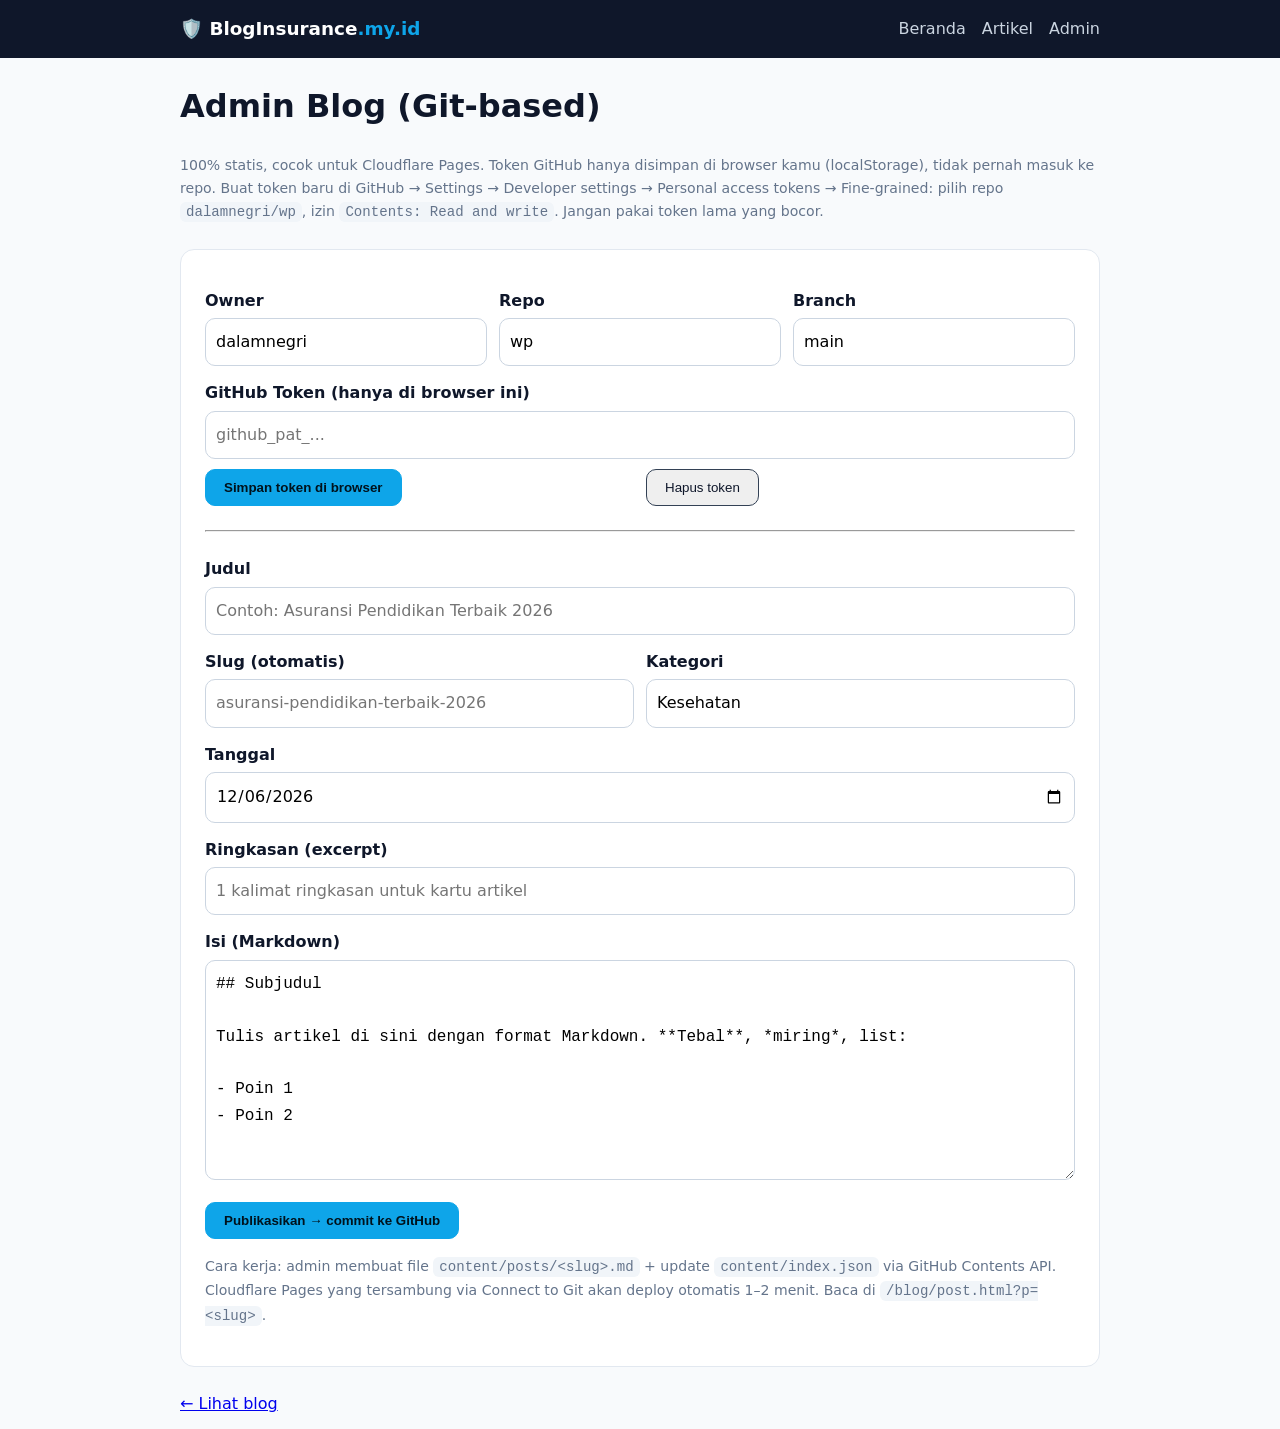
==== admin/index.html @ 8b311edb "Tambah admin git-based + render markdown dinamis" ====
<!doctype html>
<html lang="id">
<head>
<meta charset="utf-8" /><meta name="viewport" content="width=device-width, initial-scale=1" />
<title>Admin — BlogInsurance.my.id</title>
<link rel="stylesheet" href="/styles.css" />
<style>.form{background:#fff;border:1px solid #e2e8f0;border-radius:14px;padding:24px;margin:24px 0}
label{display:block;font-weight:600;margin:14px 0 4px}
input,select,textarea{width:100%;padding:10px;border:1px solid #cbd5e1;border-radius:10px;font:inherit}
textarea{min-height:220px;font-family:ui-monospace,Menlo,Consolas,monospace}
.row{display:flex;gap:12px}.row>div{flex:1}
.hint{color:#64748b;font-size:.88rem}
#status{margin-top:12px;font-weight:600}</style>
</head>
<body>
<header class="site-header"><div class="container nav">
<a class="brand" href="/">🛡️ BlogInsurance<span>.my.id</span></a>
<nav><a href="/">Beranda</a><a href="/blog/">Artikel</a><a href="/admin/">Admin</a></nav>
</div></header>
<main class="container">
<h1>Admin Blog (Git-based)</h1>
<p class="hint">100% statis, cocok untuk Cloudflare Pages. Token GitHub hanya disimpan di browser kamu (localStorage), tidak pernah masuk ke repo.
Buat token baru di GitHub → Settings → Developer settings → Personal access tokens → Fine-grained:
pilih repo <code>dalamnegri/wp</code>, izin <code>Contents: Read and write</code>. Jangan pakai token lama yang bocor.</p>

<div class="form">
<div class="row">
<div><label>Owner</label><input id="owner" value="dalamnegri" /></div>
<div><label>Repo</label><input id="repo" value="wp" /></div>
<div><label>Branch</label><input id="branch" value="main" /></div>
</div>
<label>GitHub Token (hanya di browser ini)</label>
<input id="token" type="password" placeholder="github_pat_..." autocomplete="off" />
<div class="row">
<div><button class="btn primary" id="saveToken" style="color:#00121c;margin-top:10px">Simpan token di browser</button></div>
<div><button class="btn" id="clearToken" style="color:#0f172a;margin-top:10px">Hapus token</button></div>
</div>

<hr style="margin:24px 0" />
<label>Judul</label><input id="title" placeholder="Contoh: Asuransi Pendidikan Terbaik 2026" />
<div class="row">
<div><label>Slug (otomatis)</label><input id="slug" placeholder="asuransi-pendidikan-terbaik-2026" /></div>
<div><label>Kategori</label><input id="category" value="Kesehatan" /></div>
</div>
<label>Tanggal</label><input id="date" type="date" />
<label>Ringkasan (excerpt)</label><input id="excerpt" placeholder="1 kalimat ringkasan untuk kartu artikel" />
<label>Isi (Markdown)</label>
<textarea id="body">## Subjudul

Tulis artikel di sini dengan format Markdown. **Tebal**, *miring*, list:

- Poin 1
- Poin 2
</textarea>
<button class="btn primary" id="publish" style="color:#00121c;margin-top:14px">Publikasikan → commit ke GitHub</button>
<p id="status"></p>
<p class="hint">Cara kerja: admin membuat file <code>content/posts/&lt;slug&gt;.md</code> + update <code>content/index.json</code> via GitHub Contents API.
Cloudflare Pages yang tersambung via Connect to Git akan deploy otomatis 1–2 menit. Baca di <code>/blog/post.html?p=&lt;slug&gt;</code>.</p>
</div>
<p><a href="/blog/">← Lihat blog</a></p>
</main>
<script>
const $ = id => document.getElementById(id);
$('date').value = new Date().toISOString().slice(0,10);
$('token').value = localStorage.getItem('gh_token') || '';
$('title').addEventListener('input', e => {
  $('slug').value = e.target.value.toLowerCase()
    .replace(/[^a-z0-9\s-]/g,'').trim().replace(/\s+/g,'-').replace(/-+/g,'-').slice(0,80);
});
$('saveToken').onclick = () => { localStorage.setItem('gh_token', $('token').value.trim()); setStatus('Token tersimpan di browser ini.', true); };
$('clearToken').onclick = () => { localStorage.removeItem('gh_token'); $('token').value=''; setStatus('Token dihapus.', true); };
function setStatus(m, ok){ const s=$('status'); s.textContent=m; s.style.color= ok ? '#15803d' : '#b91c1c'; }
function b64(s){ return btoa(unescape(encodeURIComponent(s))); }
async function gh(path, method, body){
  const owner=$('owner').value.trim(), repo=$('repo').value.trim();
  const r = await fetch(`https://api.github.com/repos/${owner}/${repo}/contents/${path}`, {
    method, headers:{ 'Authorization':'Bearer '+localStorage.getItem('gh_token'), 'Accept':'application/vnd.github+json', 'Content-Type':'application/json' },
    body: body ? JSON.stringify(body) : undefined });
  const j = await r.json().catch(()=>({}));
  if(!r.ok) throw new Error(j.message || ('HTTP '+r.status));
  return j;
}
async function getSha(path){
  try { const j = await gh(path,'GET'); return j.sha; } catch(e){ return null; }
}
$('publish').onclick = async () => {
  try{
    const token = localStorage.getItem('gh_token');
    if(!token) return setStatus('Isi & simpan token GitHub dulu.', false);
    const slug = $('slug').value.trim(), title=$('title').value.trim();
    if(!slug || !title) return setStatus('Judul & slug wajib diisi.', false);
    setStatus('Mengirim ke GitHub...', true);
    const owner=$('owner').value.trim(), repo=$('repo').value.trim(), branch=$('branch').value.trim()||'main';
    const md = `---\ntitle: ${JSON.stringify(title)}\ndate: ${$('date').value}\ncategory: ${$('category').value}\nexcerpt: ${JSON.stringify($('excerpt').value)}\n---\n\n${$('body').value}\n`;
    const mdPath = `content/posts/${slug}.md`;
    await gh(mdPath,'PUT',{ message:`Post: ${title}`, content:b64(md), branch, ...(await getSha(mdPath) ? {sha: await getSha(mdPath)} : {}) });
    // update index.json
    let idx = [];
    try { const cur = await gh('content/index.json','GET'); idx = JSON.parse(decodeURIComponent(escape(atob(cur.content.replace(/\n/g,''))))); var idxSha = cur.sha; } catch(e){ idx = []; }
    idx = idx.filter(x=>x.slug!==slug);
    idx.unshift({ slug, title, date:$('date').value, category:$('category').value, excerpt:$('excerpt').value });
    idx.sort((a,b)=> (b.date||'').localeCompare(a.date||''));
    await gh('content/index.json','PUT',{ message:`Index: ${slug}`, content:b64(JSON.stringify(idx,null,2)+'\n'), branch, ...(idxSha?{sha:idxSha}:{}) });
    setStatus(`Berhasil! Lihat di /blog/post.html?p=${slug} (tunggu deploy 1–2 mnt).`, true);
  }catch(e){ setStatus('Gagal: '+e.message, false); }
};
</script>
</body>
</html>
---- styles.css ----
:root{--bg:#f8fafc;--card:#fff;--ink:#0f172a;--muted:#64748b;--brand:#0ea5e9;--brand-d:#0284c7}
*{box-sizing:border-box}body{margin:0;font-family:system-ui,-apple-system,"Segoe UI",Roboto,Inter,Arial,sans-serif;background:var(--bg);color:var(--ink);line-height:1.65}
.container{max-width:960px;margin:0 auto;padding:0 20px}
.site-header{background:#0f172a;color:#fff;position:sticky;top:0;z-index:10}
.nav{display:flex;align-items:center;justify-content:space-between;padding:14px 20px}
.brand{color:#fff;text-decoration:none;font-weight:800;font-size:1.15rem}.brand span{color:var(--brand);font-weight:600}
nav a{color:#cbd5e1;text-decoration:none;margin-left:16px}nav a:hover{color:#fff}
.hero{background:linear-gradient(135deg,#0f172a,#0c4a6e);color:#fff;border-radius:16px;padding:48px 32px;margin:28px 0}
.hero h1{margin:0 0 10px;font-size:2.1rem;line-height:1.25}.hero p{color:#cbd5e1;max-width:640px}
.cta{margin-top:20px;display:flex;gap:12px;flex-wrap:wrap}
.btn{display:inline-block;padding:10px 18px;border-radius:10px;text-decoration:none;border:1px solid #334155;color:#fff}
.btn.primary{background:var(--brand);border-color:var(--brand);color:#00121c;font-weight:700}.btn.primary:hover{background:var(--brand-d)}
h2{margin-top:40px}
.grid{display:grid;grid-template-columns:repeat(auto-fit,minmax(260px,1fr));gap:16px;margin-top:12px}
.card{background:var(--card);border:1px solid #e2e8f0;border-radius:14px;padding:20px}
.card h3{margin:0 0 6px;font-size:1.1rem}.card a{color:var(--brand-d)}
.meta{color:var(--muted);font-size:.85rem;margin:0 0 8px}
.note{background:#fffbeb;border:1px solid #fde68a;border-radius:14px;padding:20px;margin:36px 0}
.post{background:var(--card);border:1px solid #e2e8f0;border-radius:14px;padding:28px;margin:28px 0}
.post h1{margin-top:0;line-height:1.3}
.post table{width:100%;border-collapse:collapse;margin:16px 0}.post th,.post td{border:1px solid #e2e8f0;padding:8px 10px;text-align:left}.post th{background:#f1f5f9}
.site-footer{margin-top:48px;padding:24px 0;color:var(--muted);border-top:1px solid #e2e8f0;font-size:.9rem}
code{background:#f1f5f9;padding:2px 6px;border-radius:6px}
ul.check{padding-left:20px}
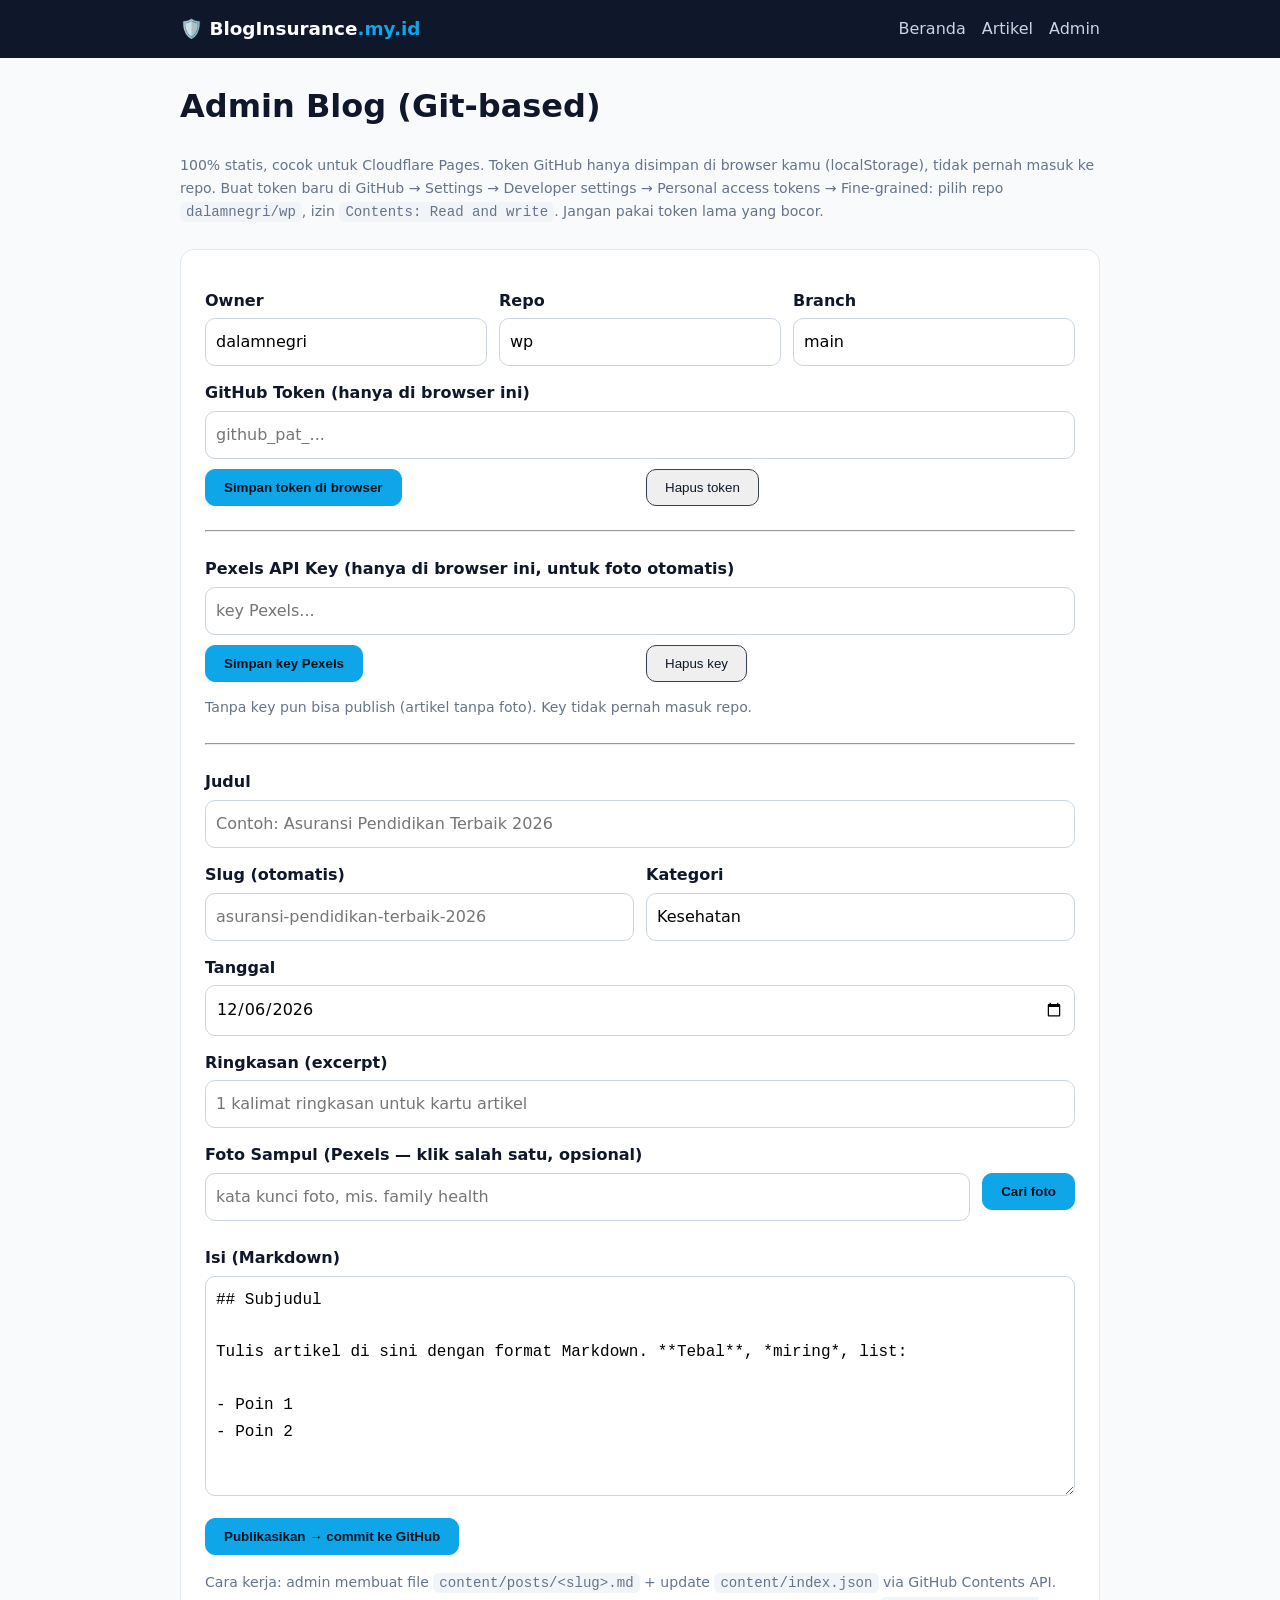
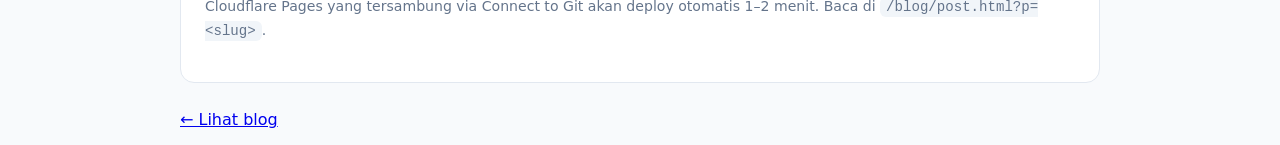
==== commit 57e496b5: "Admin: pilih & upload foto Pexels otomatis" ====
--- a/admin/index.html
+++ b/admin/index.html
@@ -10,7 +10,12 @@
 textarea{min-height:220px;font-family:ui-monospace,Menlo,Consolas,monospace}
 .row{display:flex;gap:12px}.row>div{flex:1}
 .hint{color:#64748b;font-size:.88rem}
-#status{margin-top:12px;font-weight:600}</style>
+#status{margin-top:12px;font-weight:600}
+.photos{display:grid;grid-template-columns:repeat(3,1fr);gap:10px;margin-top:10px}
+.photos figure{margin:0;font-size:.72rem;color:#555}
+.photos img{width:100%;height:110px;object-fit:cover;border-radius:8px;cursor:pointer;border:3px solid transparent;display:block}
+.photos img.sel{border-color:#0ea5e9}
+.selinfo{font-size:.85rem;color:#15803d;font-weight:600;margin-top:8px}</style>
 </head>
 <body>
 <header class="site-header"><div class="container nav">
@@ -37,6 +42,15 @@
 </div>
 
 <hr style="margin:24px 0" />
+<label>Pexels API Key (hanya di browser ini, untuk foto otomatis)</label>
+<input id="pxkey" type="password" placeholder="key Pexels..." autocomplete="off" />
+<div class="row">
+<div><button class="btn primary" id="savePx" style="color:#00121c;margin-top:10px">Simpan key Pexels</button></div>
+<div><button class="btn" id="clearPx" style="color:#0f172a;margin-top:10px">Hapus key</button></div>
+</div>
+<p class="hint">Tanpa key pun bisa publish (artikel tanpa foto). Key tidak pernah masuk repo.</p>
+
+<hr style="margin:24px 0" />
 <label>Judul</label><input id="title" placeholder="Contoh: Asuransi Pendidikan Terbaik 2026" />
 <div class="row">
 <div><label>Slug (otomatis)</label><input id="slug" placeholder="asuransi-pendidikan-terbaik-2026" /></div>
@@ -44,6 +58,13 @@
 </div>
 <label>Tanggal</label><input id="date" type="date" />
 <label>Ringkasan (excerpt)</label><input id="excerpt" placeholder="1 kalimat ringkasan untuk kartu artikel" />
+<label>Foto Sampul (Pexels — klik salah satu, opsional)</label>
+<div class="row">
+<div><input id="pxq" placeholder="kata kunci foto, mis. family health" /></div>
+<div style="flex:0 0 auto"><button class="btn primary" id="pxfind" style="color:#00121c" type="button">Cari foto</button></div>
+</div>
+<div class="photos" id="pxgrid"></div>
+<p class="selinfo" id="pxsel"></p>
 <label>Isi (Markdown)</label>
 <textarea id="body">## Subjudul
 
@@ -69,6 +90,35 @@
 });
 $('saveToken').onclick = () => { localStorage.setItem('gh_token', $('token').value.trim()); setStatus('Token tersimpan di browser ini.', true); };
 $('clearToken').onclick = () => { localStorage.removeItem('gh_token'); $('token').value=''; setStatus('Token dihapus.', true); };
+$('pxkey').value = localStorage.getItem('px_key') || '';
+$('savePx').onclick = () => { localStorage.setItem('px_key', $('pxkey').value.trim()); setStatus('Key Pexels tersimpan di browser ini.', true); };
+$('clearPx').onclick = () => { localStorage.removeItem('px_key'); $('pxkey').value=''; selPhoto=null; setStatus('Key Pexels dihapus.', true); };
+const PXQ = {Kesehatan:'family health doctor',Jiwa:'happy family parents children',Kendaraan:'car driving road',Pendidikan:'children school education',Perjalanan:'travel airplane vacation',Syariah:'mosque islamic',Keuangan:'money finance savings',Properti:'house home exterior'};
+let selPhoto = null;
+$('pxfind').onclick = async () => {
+  try{
+    const key = localStorage.getItem('px_key');
+    if(!key) return setStatus('Isi & simpan key Pexels dulu (atau publish tanpa foto).', false);
+    const q = $('pxq').value.trim() || PXQ[$('category').value.trim()] || 'insurance family';
+    setStatus('Mencari foto...', true);
+    const r = await fetch('https://api.pexels.com/v1/search?' + new URLSearchParams({query:q, per_page:6, orientation:'landscape'}), {headers:{Authorization:key}});
+    if(!r.ok) throw new Error('Pexels menolak key (HTTP '+r.status+') — cek key di dashboard Pexels.');
+    const j = await r.json();
+    const fotos = j.photos || [];
+    if(!fotos.length) return setStatus('Tidak ada foto untuk kata kunci itu.', false);
+    selPhoto = null; $('pxsel').textContent = '';
+    $('pxgrid').innerHTML = fotos.map((f,i)=>`<figure><img data-i="${i}" src="${f.src.medium}" alt="${f.alt||''}" /><figcaption>${f.photographer}</figcaption></figure>`).join('');
+    window._fotos = fotos;
+    $('pxgrid').querySelectorAll('img').forEach(img=>img.onclick=()=>{
+      $('pxgrid').querySelectorAll('img').forEach(x=>x.classList.remove('sel'));
+      img.classList.add('sel');
+      selPhoto = window._fotos[+img.dataset.i];
+      $('pxsel').textContent = 'Terpilih: foto oleh ' + selPhoto.photographer + ' (akan diunggah saat publish).';
+    });
+    setStatus('Klik salah satu foto untuk memilih.', true);
+  }catch(e){ setStatus('Gagal: '+e.message, false); }
+};
+function b64bytes(buf){ const b=new Uint8Array(buf); let s=''; const CH=0x8000; for(let i=0;i<b.length;i+=CH){ s+=String.fromCharCode.apply(null,b.subarray(i,i+CH)); } return btoa(s); }
 function setStatus(m, ok){ const s=$('status'); s.textContent=m; s.style.color= ok ? '#15803d' : '#b91c1c'; }
 function b64(s){ return btoa(unescape(encodeURIComponent(s))); }
 async function gh(path, method, body){
@@ -91,14 +141,28 @@
     if(!slug || !title) return setStatus('Judul & slug wajib diisi.', false);
     setStatus('Mengirim ke GitHub...', true);
     const owner=$('owner').value.trim(), repo=$('repo').value.trim(), branch=$('branch').value.trim()||'main';
-    const md = `---\ntitle: ${JSON.stringify(title)}\ndate: ${$('date').value}\ncategory: ${$('category').value}\nexcerpt: ${JSON.stringify($('excerpt').value)}\n---\n\n${$('body').value}\n`;
+    let imgMeta = '', imgEntry = {};
+    if(selPhoto){
+      try{
+        setStatus('Mengunduh & mengunggah foto...', true);
+        const fr = await fetch(selPhoto.src.large || selPhoto.src.medium);
+        if(!fr.ok) throw new Error('unduh foto gagal (HTTP '+fr.status+')');
+        const buf = await fr.arrayBuffer();
+        const imgPath = `content/images/${slug}.jpg`;
+        await gh(imgPath,'PUT',{ message:`Foto: ${slug}`, content:b64bytes(buf), branch, ...(await getSha(imgPath) ? {sha: await getSha(imgPath)} : {}) });
+        const credit = `Foto oleh ${selPhoto.photographer} dari Pexels`;
+        imgMeta = `image: /content/images/${slug}.jpg\nimage_credit: ${JSON.stringify(credit)}\nimage_url: ${selPhoto.photographer_url}\n`;
+        imgEntry = {image:`/content/images/${slug}.jpg`, image_credit:credit, image_url:selPhoto.photographer_url};
+      }catch(e){ return setStatus('Gagal upload foto (artikel tidak jadi dipublish): '+e.message+'. Coba tanpa foto.', false); }
+    }
+    const md = `---\ntitle: ${JSON.stringify(title)}\ndate: ${$('date').value}\ncategory: ${$('category').value}\nexcerpt: ${JSON.stringify($('excerpt').value)}\n${imgMeta}---\n\n${$('body').value}\n`;
     const mdPath = `content/posts/${slug}.md`;
     await gh(mdPath,'PUT',{ message:`Post: ${title}`, content:b64(md), branch, ...(await getSha(mdPath) ? {sha: await getSha(mdPath)} : {}) });
     // update index.json
     let idx = [];
     try { const cur = await gh('content/index.json','GET'); idx = JSON.parse(decodeURIComponent(escape(atob(cur.content.replace(/\n/g,''))))); var idxSha = cur.sha; } catch(e){ idx = []; }
     idx = idx.filter(x=>x.slug!==slug);
-    idx.unshift({ slug, title, date:$('date').value, category:$('category').value, excerpt:$('excerpt').value });
+    idx.unshift({ slug, title, date:$('date').value, category:$('category').value, excerpt:$('excerpt').value, ...imgEntry });
     idx.sort((a,b)=> (b.date||'').localeCompare(a.date||''));
     await gh('content/index.json','PUT',{ message:`Index: ${slug}`, content:b64(JSON.stringify(idx,null,2)+'\n'), branch, ...(idxSha?{sha:idxSha}:{}) });
     setStatus(`Berhasil! Lihat di /blog/post.html?p=${slug} (tunggu deploy 1–2 mnt).`, true);
--- a/styles.css
+++ b/styles.css
@@ -22,3 +22,146 @@
 .site-footer{margin-top:48px;padding:24px 0;color:var(--muted);border-top:1px solid #e2e8f0;font-size:.9rem}
 code{background:#f1f5f9;padding:2px 6px;border-radius:6px}
 ul.check{padding-left:20px}
+
+/* ===== Tema ala WordPress ===== */
+.topbar{background:#020617;color:#94a3b8;font-size:.8rem}
+.topbar .container{display:flex;justify-content:space-between;align-items:center;padding:6px 20px}
+.topbar a{color:#cbd5e1;text-decoration:none}
+.masthead{background:#fff;border-bottom:1px solid #e2e8f0}
+.masthead .container{display:flex;justify-content:space-between;align-items:center;gap:16px;padding:22px 20px;flex-wrap:wrap}
+.site-title{margin:0;font-size:1.7rem;letter-spacing:-.02em}
+.site-title a{color:var(--ink);text-decoration:none}
+.site-desc{margin:2px 0 0;color:var(--muted);font-size:.92rem}
+.searchbox{display:flex;gap:0}
+.searchbox input{border:1px solid #cbd5e1;border-right:0;border-radius:10px 0 0 10px;padding:9px 12px;font:inherit;min-width:200px}
+.searchbox button{border:1px solid var(--brand-d);background:var(--brand-d);color:#fff;border-radius:0 10px 10px 0;padding:9px 14px;cursor:pointer}
+.mainnav{background:#0f172a}
+.mainnav .container{display:flex;gap:4px;padding:0 20px;flex-wrap:wrap}
+.mainnav a{color:#cbd5e1;text-decoration:none;padding:12px 14px;font-size:.95rem}
+.mainnav a:hover,.mainnav a.active{background:#1e293b;color:#fff}
+.layout{display:grid;grid-template-columns:minmax(0,1fr) 300px;gap:28px;align-items:start;margin:28px auto}
+.content{min-width:0}
+.sidebar{display:flex;flex-direction:column;gap:20px}
+.widget{background:var(--card);border:1px solid #e2e8f0;border-radius:14px;padding:18px}
+.widget h3{margin:0 0 10px;font-size:1rem;text-transform:uppercase;letter-spacing:.04em;border-bottom:2px solid var(--brand);padding-bottom:8px}
+.widget ul{list-style:none;margin:0;padding:0}
+.widget li{padding:7px 0;border-bottom:1px dashed #e2e8f0}
+.widget li:last-child{border-bottom:0}
+.widget a{color:var(--brand-d);text-decoration:none}.widget a:hover{text-decoration:underline}
+.tagcloud{display:flex;flex-wrap:wrap;gap:8px}
+.tagcloud a{border:1px solid #cbd5e1;border-radius:999px;padding:3px 12px;font-size:.82rem;color:#334155}
+.entry{background:var(--card);border:1px solid #e2e8f0;border-radius:14px;padding:24px;margin-bottom:20px}
+.entry h2{margin:0 0 6px}.entry h2 a{color:var(--ink);text-decoration:none}.entry h2 a:hover{color:var(--brand-d)}
+.byline{color:var(--muted);font-size:.85rem;margin-bottom:10px}
+.readmore{color:var(--brand-d);font-weight:600;text-decoration:none}
+.pagehead{background:#fff;border:1px solid #e2e8f0;border-radius:14px;padding:22px 24px;margin-bottom:20px}
+.pagehead h1{margin:0}.pagehead p{color:var(--muted);margin:6px 0 0}
+.footer-widgets{background:#0f172a;color:#cbd5e1;margin-top:48px}
+.footer-widgets .container{display:grid;grid-template-columns:repeat(auto-fit,minmax(220px,1fr));gap:24px;padding:36px 20px}
+.footer-widgets h4{color:#fff;margin:0 0 10px}
+.footer-widgets a{color:#93c5fd;text-decoration:none}
+.footer-widgets ul{list-style:none;margin:0;padding:0}.footer-widgets li{margin:6px 0}
+.colophon{background:#020617;color:#64748b;font-size:.85rem}
+.colophon .container{display:flex;justify-content:space-between;gap:10px;flex-wrap:wrap;padding:14px 20px}
+.colophon a{color:#93c5fd;text-decoration:none}
+@media(max-width:860px){.layout{grid-template-columns:1fr}.searchbox input{min-width:0;width:100%}}
+
+/* ===== Majalah ala portal berita (kode orisinal, terinspirasi tata letak portal modern) ===== */
+:root{--accent:#e63946;--ink2:#1a1a2e;--gold:#ffb703}
+.wrap{max-width:1200px;margin:0 auto;padding:0 20px}
+.topbar2{background:#111;color:#bbb;font-size:.78rem}
+.topbar2 .wrap{display:flex;justify-content:space-between;align-items:center;padding:7px 20px;gap:10px}
+.topbar2 a{color:#ddd;text-decoration:none;margin-left:14px}.topbar2 a:hover{color:#fff}
+.brandrow{background:#fff}
+.brandrow .wrap{display:flex;justify-content:space-between;align-items:center;gap:16px;padding:20px;flex-wrap:wrap}
+.logo{font-size:2rem;font-weight:900;letter-spacing:-.03em;color:var(--ink2);text-decoration:none}
+.logo em{font-style:normal;color:var(--accent)}
+.tagline{color:var(--muted);font-size:.85rem;margin:0}
+.adbox{background:linear-gradient(135deg,#e9ecef,#dee2e6);border:1px dashed #adb5bd;color:#6c757d;text-align:center;font-size:.8rem;border-radius:6px;padding:26px 40px;min-width:280px}
+.mag-nav{background:var(--ink2);position:sticky;top:0;z-index:50;box-shadow:0 2px 8px rgba(0,0,0,.25)}
+.mag-nav .wrap{display:flex;align-items:center;gap:2px;padding:0 20px;flex-wrap:wrap}
+.mag-nav a{color:#eee;text-decoration:none;padding:13px 15px;font-size:.9rem;font-weight:600;text-transform:uppercase;letter-spacing:.02em}
+.mag-nav a:hover,.mag-nav a.on{background:var(--accent);color:#fff}
+.ticker{background:#fff;border:1px solid #e2e8f0;border-radius:8px;margin:18px auto;display:flex;overflow:hidden}
+.ticker-label{background:var(--accent);color:#fff;font-weight:800;font-size:.8rem;padding:10px 16px;white-space:nowrap;text-transform:uppercase}
+.ticker-view{overflow:hidden;flex:1;display:flex;align-items:center}
+.ticker-track{display:inline-flex;gap:48px;white-space:nowrap;animation:tick 40s linear infinite;padding-left:16px}
+.ticker-track a{color:#333;text-decoration:none;font-size:.88rem}
+.ticker-track a b{color:var(--accent);margin-right:6px}
+@keyframes tick{to{transform:translateX(-50%)}}
+.mag-layout{display:grid;grid-template-columns:minmax(0,1fr) 320px;gap:26px;align-items:start;margin:22px auto}
+.feat{display:grid;grid-template-columns:1.35fr 1fr;gap:14px;margin-bottom:26px}
+.thumb{position:relative;border-radius:10px;overflow:hidden;display:flex;align-items:flex-end;min-height:200px;color:#fff;text-decoration:none;background-size:cover}
+.thumb.big{min-height:380px}
+.thumb .shade{position:absolute;inset:0;background:linear-gradient(to top,rgba(0,0,0,.85) 10%,rgba(0,0,0,.25) 55%,transparent)}
+.thumb .cap{position:relative;padding:18px}
+.thumb .cap h2,.thumb .cap h3{margin:6px 0;color:#fff;line-height:1.3}
+.thumb.big .cap h2{font-size:1.6rem}
+.badge{display:inline-block;background:var(--accent);color:#fff;font-size:.7rem;font-weight:800;text-transform:uppercase;padding:3px 10px;border-radius:4px;letter-spacing:.05em}
+.badge.blue{background:#0ea5e9}.badge.green{background:#16a34a}.badge.gold{background:var(--gold);color:#222}
+.thumb .date{font-size:.75rem;color:#ddd}
+.score{position:absolute;top:12px;right:12px;background:var(--gold);color:#222;font-weight:900;border-radius:8px;padding:4px 10px;font-size:.9rem}
+.feat-side{display:grid;grid-template-columns:1fr 1fr;gap:14px}
+.feat-side .thumb{min-height:183px}.feat-side .thumb .cap h3{font-size:.95rem}
+.cat-Kesehatan{background:linear-gradient(135deg,#0ea5e9,#0369a1)}
+.cat-Jiwa{background:linear-gradient(135deg,#8b5cf6,#4c1d95)}
+.cat-Kendaraan{background:linear-gradient(135deg,#f59e0b,#b45309)}
+.cat-Umum{background:linear-gradient(135deg,#334155,#0f172a)}
+.block{background:#fff;border:1px solid #e5e7eb;border-radius:10px;margin-bottom:26px;overflow:hidden}
+.block-head{display:flex;justify-content:space-between;align-items:center;border-bottom:3px solid var(--ink2);padding:12px 18px}
+.block-head h2{margin:0;font-size:1.05rem;text-transform:uppercase;letter-spacing:.03em}
+.block-head h2 span{border-bottom:3px solid var(--accent);padding-bottom:9px}
+.tabs{display:flex;gap:4px}
+.tabs button{border:0;background:#f1f5f9;border-radius:6px;padding:6px 12px;font-size:.78rem;font-weight:700;cursor:pointer;color:#475569}
+.tabs button.on{background:var(--ink2);color:#fff}
+.news-item{display:flex;gap:16px;padding:18px;border-bottom:1px solid #f1f5f9}
+.news-item:last-child{border-bottom:0}
+.news-item .pic{flex:0 0 220px;min-height:130px;border-radius:8px;position:relative;overflow:hidden;display:block}
+.news-item h3{margin:0 0 6px;font-size:1.08rem;line-height:1.4}
+.news-item h3 a{color:var(--ink2);text-decoration:none}
+.news-item h3 a:hover{color:var(--accent)}
+.excerpt{color:#555;font-size:.9rem;margin:6px 0}
+.readmore2{display:inline-block;margin-top:8px;font-size:.8rem;font-weight:800;color:var(--accent);text-decoration:none;text-transform:uppercase}
+.side .widget{background:#fff;border:1px solid #e5e7eb;border-radius:10px;padding:0;overflow:hidden;margin-bottom:22px}
+.side .widget h3{margin:0;padding:12px 16px;font-size:.9rem;text-transform:uppercase;border-bottom:3px solid var(--ink2);letter-spacing:.03em}
+.side .widget h3 span{border-bottom:3px solid var(--accent);padding-bottom:9px}
+.side .widget .body{padding:14px 16px}
+.side .widget ul{list-style:none;margin:0;padding:0}
+.side .widget li{padding:9px 0;border-bottom:1px dashed #e5e7eb;font-size:.88rem}
+.side .widget li:last-child{border:0}
+.side .widget a{color:#222;text-decoration:none}.side .widget a:hover{color:var(--accent)}
+.social-grid{display:grid;grid-template-columns:1fr 1fr;gap:10px}
+.social-grid a{background:#f8fafc;border:1px solid #e5e7eb;border-radius:8px;text-align:center;padding:10px;font-size:.78rem;font-weight:700;color:#334155}
+.tabbtns{display:flex}
+.tabbtns button{flex:1;border:0;background:#f1f5f9;padding:10px;font-weight:800;font-size:.78rem;cursor:pointer;text-transform:uppercase;color:#64748b}
+.tabbtns button.on{background:#fff;color:var(--ink2);border-bottom:3px solid var(--accent)}
+.rank{display:flex;gap:12px;align-items:center}
+.rank .n{font-size:1.8rem;font-weight:900;color:#e2e8f0;flex:0 0 34px}
+.newsletter input{width:100%;padding:10px;border:1px solid #cbd5e1;border-radius:8px;font:inherit;margin-bottom:10px}
+.newsletter button{width:100%;border:0;background:var(--accent);color:#fff;font-weight:800;padding:11px;border-radius:8px;cursor:pointer;text-transform:uppercase}
+.single{background:#fff;border:1px solid #e5e7eb;border-radius:10px;overflow:hidden;margin-bottom:24px}
+.single .pad{padding:26px}
+.single h1{margin:8px 0 10px;line-height:1.3;font-size:1.7rem}
+.single .hero{height:300px;display:flex;align-items:flex-end;position:relative;color:#fff}
+.single .hero .shade{position:absolute;inset:0;background:linear-gradient(to top,rgba(0,0,0,.7),transparent 60%)}
+.crumbs{font-size:.78rem;color:var(--muted);margin-bottom:6px}
+.crumbs a{color:var(--accent);text-decoration:none}
+.byline2{display:flex;gap:14px;align-items:center;color:var(--muted);font-size:.82rem;border-top:1px solid #f1f5f9;border-bottom:1px solid #f1f5f9;padding:10px 0;margin:14px 0}
+.avatar{width:36px;height:36px;border-radius:50%;background:var(--ink2);color:#fff;display:inline-flex;align-items:center;justify-content:center;font-weight:800}
+.single table{width:100%;border-collapse:collapse;margin:16px 0;font-size:.9rem}
+.single th,.single td{border:1px solid #e2e8f0;padding:8px 10px;text-align:left}
+.single th{background:#f1f5f9}
+.authorbox{display:flex;gap:14px;background:#f8fafc;border:1px solid #e5e7eb;border-radius:10px;padding:18px;margin-bottom:24px}
+.authorbox .avatar{width:56px;height:56px;font-size:1.3rem}
+.rel-grid{display:grid;grid-template-columns:repeat(3,1fr);gap:14px}
+.rel-grid .thumb{min-height:150px}.rel-grid .thumb .cap h3{font-size:.88rem}
+.foot{background:#14141f;color:#bbb;margin-top:40px}
+.foot .wrap{display:grid;grid-template-columns:1.3fr 1fr 1fr 1fr;gap:26px;padding:40px 20px}
+.foot h4{color:#fff;margin:0 0 12px;font-size:.95rem;text-transform:uppercase}
+.foot a{color:#bbb;text-decoration:none;font-size:.87rem}.foot a:hover{color:#fff}
+.foot ul{list-style:none;margin:0;padding:0}.foot li{margin:7px 0}
+.bottombar{background:#0b0b12;color:#777;font-size:.8rem}
+.bottombar .wrap{display:flex;justify-content:space-between;padding:13px 20px;flex-wrap:wrap;gap:8px}
+.bottombar a{color:#999;text-decoration:none;margin-left:12px}
+@media(max-width:1024px){.mag-layout{grid-template-columns:1fr}.feat{grid-template-columns:1fr}.rel-grid{grid-template-columns:1fr 1fr}.foot .wrap{grid-template-columns:1fr 1fr}}
+@media(max-width:640px){.feat-side{grid-template-columns:1fr}.news-item{flex-direction:column}.news-item .pic{flex:none;min-height:160px}.rel-grid{grid-template-columns:1fr}.foot .wrap{grid-template-columns:1fr}.adbox{display:none}}
